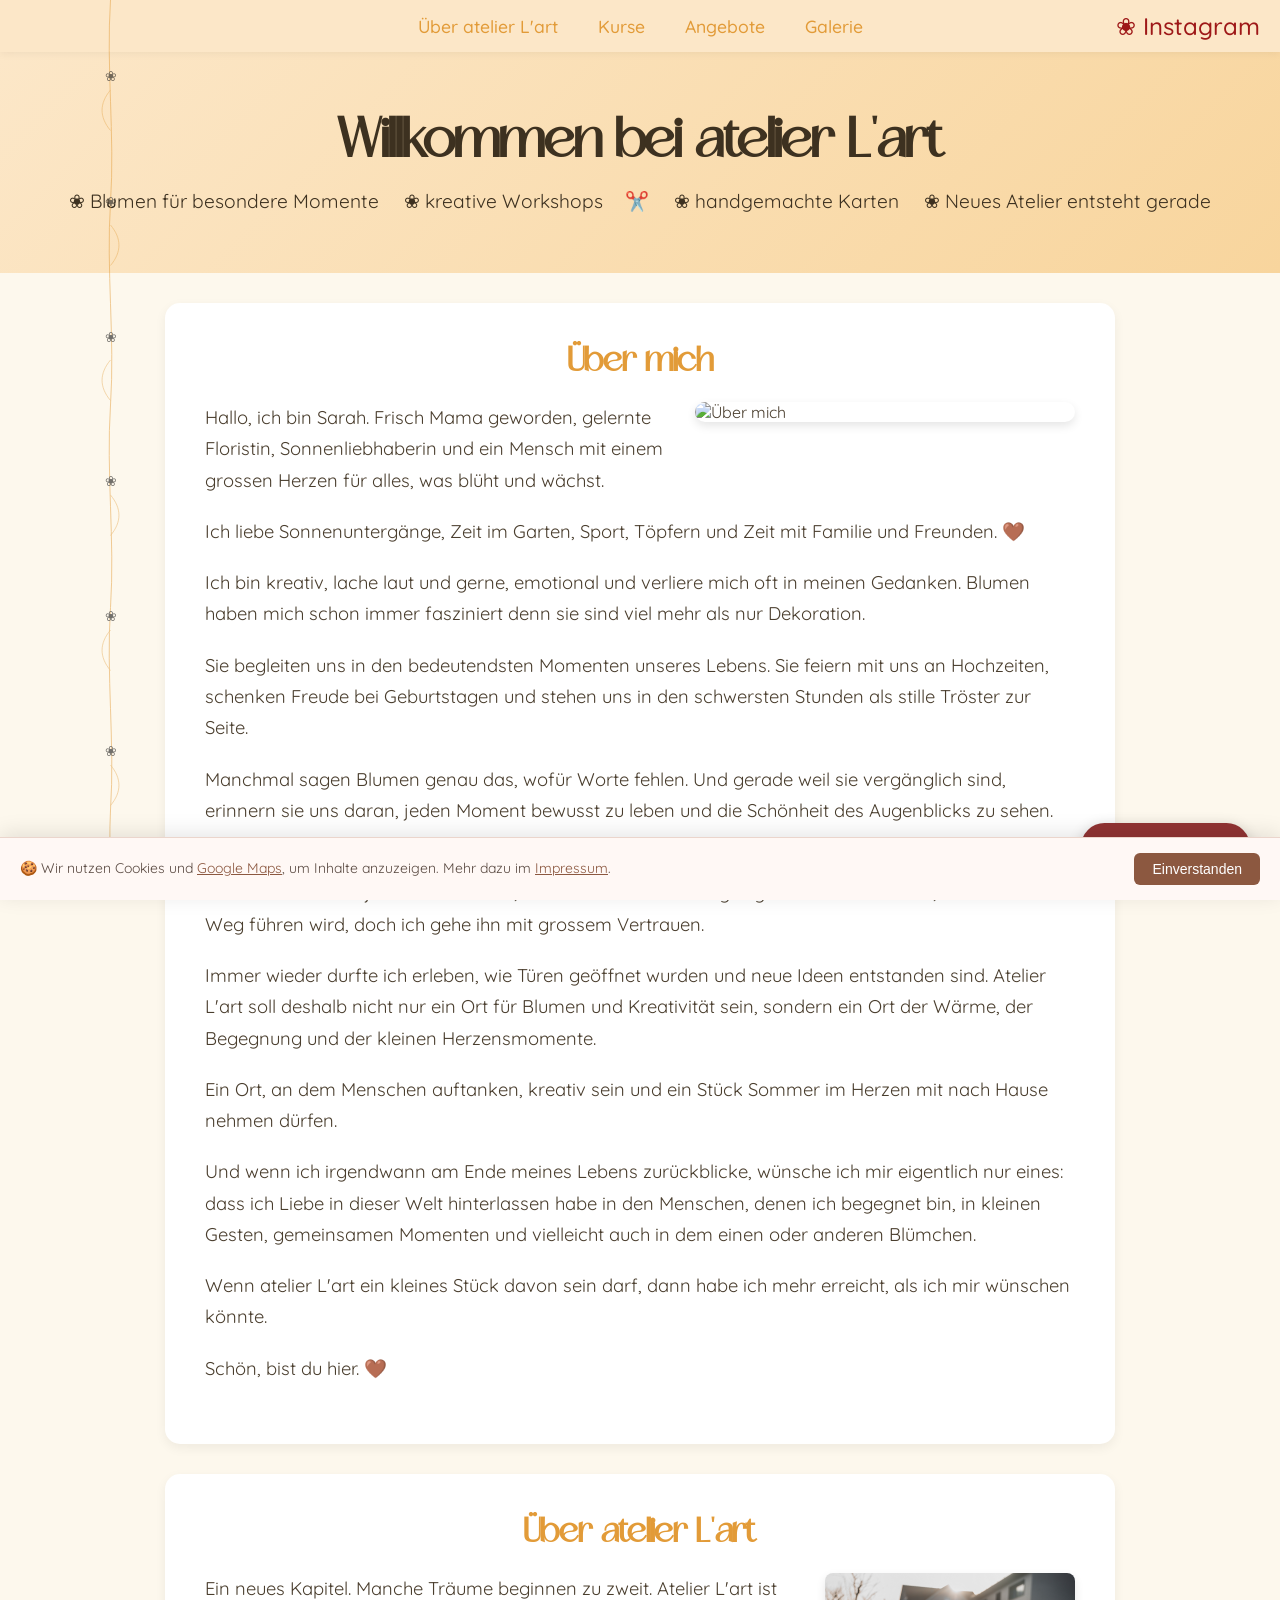
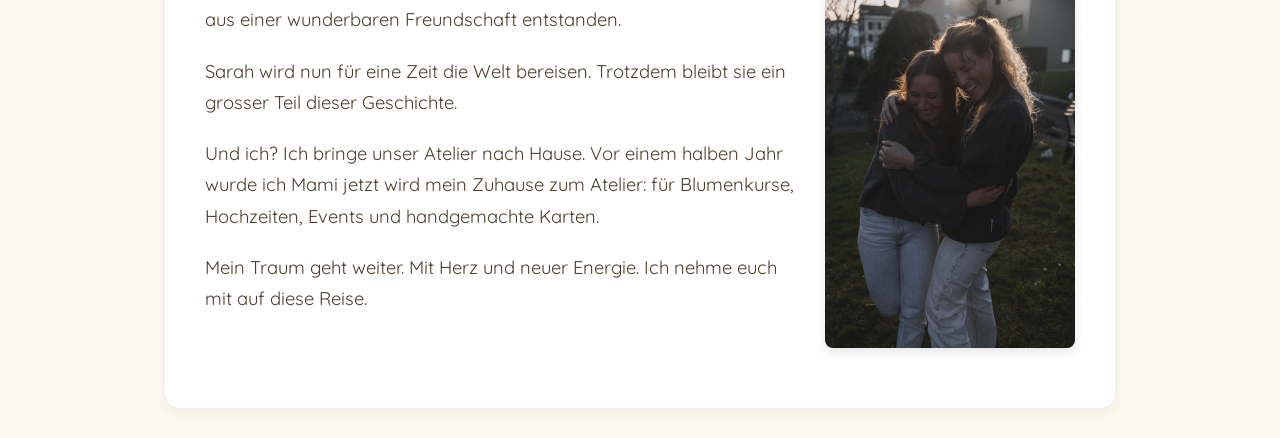
==== index.html @ bb0bcfa0 "update" ====
<!DOCTYPE html>
<html lang="de">
<head>
    <meta charset="UTF-8">
    <meta name="viewport" content="width=device-width, initial-scale=1.0">
    <title>atelier L'art – Über uns</title>
    <link rel="stylesheet" href="style.css">
</head>

<body class="home">

<nav class="navbar">
    <ul>
        <li><a href="index.html">Über atelier L'art</a></li>
        <li><a href="kurse.html">Kurse</a></li>
        <li><a href="angebote.html">Angebote</a></li>
        <li><a href="galerie.html">Galerie</a></li>
        <li class="instagram-nav">
            <a href="https://www.instagram.com/atelierlart_" target="_blank" class="instagram-flower">❀ Instagram</a>
        </li>
    </ul>
</nav>

<header>
    <h1>Willkommen bei atelier L'art</h1>

    <div class="header-points">
        <span>❀ Blumen für besondere Momente</span>
        <span>❀ kreative Workshops <span class="icon">✂️</span></span>
        <span>❀ handgemachte Karten</span>
        <span>❀ Neues Atelier entsteht gerade</span>
    </div>
</header>

<main>

<section class="kurs kurs-home about-section">
    <h3>Über mich</h3>

    <div class="about-container">
        <div class="about-image">
            <img src="sarah_sexy.png" alt="Über mich">
        </div>

        <div class="about-text">
            <p>
                Hallo, ich bin Sarah. Frisch Mama geworden, gelernte Floristin, Sonnenliebhaberin  
                und ein Mensch mit einem grossen Herzen für alles, was blüht und wächst.
            </p>

            <p>
                Ich liebe Sonnenuntergänge, Zeit im Garten, Sport, Töpfern und Zeit mit Familie und Freunden. 🤎
            </p>

            <p>
                Ich bin kreativ, lache laut und gerne, emotional und verliere mich oft in meinen Gedanken.  
                Blumen haben mich schon immer fasziniert denn sie sind viel mehr als nur Dekoration.
            </p>

            <p>
                Sie begleiten uns in den bedeutendsten Momenten unseres Lebens.  
                Sie feiern mit uns an Hochzeiten, schenken Freude bei Geburtstagen  
                und stehen uns in den schwersten Stunden als stille Tröster zur Seite.
            </p>

            <p>
                Manchmal sagen Blumen genau das, wofür Worte fehlen.  
                Und gerade weil sie vergänglich sind, erinnern sie uns daran, jeden Moment bewusst zu leben  
                und die Schönheit des Augenblicks zu sehen.
            </p>

            <p>
                Atelier L'art ist aus dieser Liebe zu Blumen, Kreativität und Gemeinschaft entstanden.  
                Aber noch viel mehr ist dieses Projekt ein Geschenk, das Gott mir aufs Herz gelegt hat.  
                Ich weiss nicht, wohin dieser Weg führen wird, doch ich gehe ihn mit grossem Vertrauen.
            </p>

            <p>
                Immer wieder durfte ich erleben, wie Türen geöffnet wurden und neue Ideen entstanden sind.  
                Atelier L'art soll deshalb nicht nur ein Ort für Blumen und Kreativität sein,  
                sondern ein Ort der Wärme, der Begegnung und der kleinen Herzensmomente.
            </p>

            <p>
                Ein Ort, an dem Menschen auftanken, kreativ sein und ein Stück Sommer im Herzen  
                mit nach Hause nehmen dürfen.
            </p>

            <p>
                Und wenn ich irgendwann am Ende meines Lebens zurückblicke, wünsche ich mir eigentlich nur eines:  
                dass ich Liebe in dieser Welt hinterlassen habe in den Menschen, denen ich begegnet bin,  
                in kleinen Gesten, gemeinsamen Momenten und vielleicht auch in dem einen oder anderen Blümchen. 
            </p>

            <p>
                Wenn atelier L'art ein kleines Stück davon sein darf,  
                dann habe ich mehr erreicht, als ich mir wünschen könnte.
            </p>
            <p>Schön, bist du hier. 🤎</p>
        </div>
        <div style="clear: both;"></div>
    </div>
</section>

<section class="kurs kurs-home about-section">
    <h3>Über atelier L'art</h3>

    <div class="about-container">
        <div class="about-image" id="unteres-bild">
            <img src="Bild.jpg" alt="Über atelier L'art">
        </div>

        <div class="about-text">
            <p>
                Ein neues Kapitel. Manche Träume beginnen zu zweit.  
                Atelier L'art ist aus einer wunderbaren Freundschaft entstanden.
            </p>

            <p>
                Sarah wird nun für eine Zeit die Welt bereisen.  
                Trotzdem bleibt sie ein grosser Teil dieser Geschichte.
            </p>

            <p>
                Und ich? Ich bringe unser Atelier nach Hause.  
                Vor einem halben Jahr wurde ich Mami jetzt wird mein Zuhause zum Atelier:  
                für Blumenkurse, Hochzeiten, Events und handgemachte Karten.
            </p>

            <p>
                Mein Traum geht weiter. Mit Herz und neuer Energie.  
                Ich nehme euch mit auf diese Reise.
            </p>
        </div>
        <div style="clear: both;"></div>
    </div>
</section>

</main>

<div class="scroll-blume">❀</div>

<button id="openBookingBtn" class="floating-booking-btn">
    <span>❀</span> Jetzt Buchen
</button>

<div id="bookingModal" class="booking-modal" aria-hidden="true">
    <div class="booking-modal-content">
        <button id="closeBookingBtn" class="close-modal-btn">&times;</button>
        <h3>Was möchtest du buchen?</h3>
        <p>Wähle deinen Bereich aus, um direkt zu den passenden Terminen zu gelangen:</p>
        
        <div class="booking-options">
            <a href="kurse.html" class="modal-option-btn">
                <span class="option-icon">✂️</span>
                <span class="option-text"><strong>Workshops & Kurse</strong><br><small>Floristik-Workshops & Events</small></span>
            </a>
            
            <a href="angebote.html" class="modal-option-btn">
                <span class="option-icon">❀</span>
                <span class="option-text"><strong>Angebote & Services</strong><br><small>Hochzeiten, Blumen & Karten</small></span>
            </a>
        </div>
    </div>
</div>

<div id="cookieBanner" style="position: fixed !important; bottom: 0 !important; left: 0 !important; width: 100% !important; background: #fff8f5 !important; border-top: 1px solid #ebd5cc !important; padding: 15px 20px !important; box-shadow: 0 -4px 20px rgba(0, 0, 0, 0.1) !important; display: flex !important; justify-content: space-between !important; align-items: center !important; z-index: 999999 !important; box-sizing: border-box !important; flex-wrap: wrap !important; gap: 10px !important;">
    <div style="flex: 1; min-width: 280px;">
        <p style="margin: 0 !important; font-size: 14px !important; color: #5a4a42 !important; line-height: 1.4 !important; font-family: inherit !important;">
            🍪 Wir nutzen Cookies und 
            <a href="https://policies.google.com/privacy?hl=de" target="_blank" style="color: #8c5840 !important; text-decoration: underline !important;">Google Maps</a>, 
            um Inhalte anzuzeigen. Mehr dazu im 
            <a href="impressum.html" style="color: #8c5840 !important; text-decoration: underline !important;">Impressum</a>.
        </p>
    </div>
    <div>
        <button id="acceptCookiesBtn" style="background: #8c5840 !important; color: #fff !important; border: none !important; padding: 8px 18px !important; cursor: pointer !important; border-radius: 6px !important; font-size: 14px !important; font-weight: 500 !important;">Einverstanden</button>
    </div>
</div>

<script>
    const modal = document.getElementById('bookingModal');
    const openBtn = document.getElementById('openBookingBtn');
    const closeBtn = document.getElementById('closeBookingBtn');

    openBtn.addEventListener('click', () => {
        modal.classList.add('active');
    });

    closeBtn.addEventListener('click', () => {
        modal.classList.remove('active');
    });

    window.addEventListener('click', (event) => {
        if (event.target === modal) {
            modal.classList.remove('active');
        }
    });

    const cookieBanner = document.getElementById('cookieBanner');
    const acceptBtn = document.getElementById('acceptCookiesBtn');

    if (localStorage.getItem('atelierCookiesAccepted')) {
        cookieBanner.style.display = 'none';
    }

    acceptBtn.addEventListener('click', () => {
        localStorage.setItem('atelierCookiesAccepted', 'true');
        cookieBanner.style.display = 'none';
    });
</script>

<div class="blumenranke">
    <svg viewBox="0 0 100 2000" class="ranke-svg" aria-hidden="true">
        <path d="M50 0 C40 150 60 300 50 450 C40 600 60 750 50 900 C40 1050 60 1200 50 1350 C40 1500 60 1650 50 1800 C45 1900 55 2000 50 2100" fill="none" stroke="currentColor" stroke-width="2" stroke-linecap="round"/>
        <path d="M50 200 C25 230 25 260 50 290" fill="none" stroke="currentColor" stroke-width="1.5"/>
        <path d="M50 500 C75 530 75 560 50 590" fill="none" stroke="currentColor" stroke-width="1.5"/>
        <path d="M50 800 C25 830 25 860 50 890" fill="none" stroke="currentColor" stroke-width="1.5"/>
        <path d="M50 1100 C75 1130 75 1160 50 1190" fill="none" stroke="currentColor" stroke-width="1.5"/>
        <path d="M50 1400 C25 1430 25 1460 50 1490" fill="none" stroke="currentColor" stroke-width="1.5"/>
        <path d="M50 1700 C75 1730 75 1760 50 1790" fill="none" stroke="currentColor" stroke-width="1.5"/>
        <text x="50" y="180" font-size="32" text-anchor="middle">❀</text>
        <text x="50" y="460" font-size="32" text-anchor="middle">❀</text>
        <text x="50" y="760" font-size="32" text-anchor="middle">❀</text>
        <text x="50" y="1080" font-size="32" text-anchor="middle">❀</text>
        <text x="50" y="1380" font-size="32" text-anchor="middle">❀</text>
        <text x="50" y="1680" font-size="32" text-anchor="middle">❀</text>
    </svg>
</div>

</body>
</html>
---- style.css ----
/* =========================================================
   ATELIER L'ART - HAUPT-STYLESHEET FÜR ALLE SEITEN
   ========================================================= */

/* Google Fonts für den fließenden Haupttext */
@import url('https://fonts.googleapis.com/css2?family=Quicksand:wght@300;400;500&display=swap');

/* Catchye Schriftart (.woff2) einbinden */
@font-face {
    font-family: 'Catchye';
    src: url('Catchye.woff2') format('woff2');
    font-weight: normal;
    font-style: normal;
}

/* --- GRUNDLAYOUT --- */
body {
    margin: 0;
    padding: 0;
    background-color: #fdf8ed;
    font-family: 'Quicksand', sans-serif;
    color: #4a3e2e;
}

/* --- NAVIGATION --- */
.navbar {
    background-color: #fce7c8;
    padding: 15px 0;
    box-shadow: 0 2px 8px rgba(0,0,0,0.05);
    position: relative;
}

.navbar ul {
    list-style: none;
    display: flex;
    justify-content: center;
    gap: 40px;
    margin: 0;
    padding: 0;
}

.navbar a {
    text-decoration: none;
    font-size: 1.1rem;
    color: #e29b38;
    font-weight: 500;
}

.navbar a:hover {
    color: #c88122;
}

/* Instagram-Blume oben rechts */
.instagram-nav {
    position: absolute;
    right: 20px;
    top: 50%;
    transform: translateY(-50%);
}

.navbar .instagram-flower {
    font-size: 1.5rem;
    color: #9e1818;
    text-decoration: none;
    line-height: 1;
    transition: transform 0.2s ease, opacity 0.2s ease;
}

.navbar .instagram-flower:hover {
    transform: scale(1.25);
    color: #381b6b;
    opacity: 0.8;
}

/* --- HEADER (Kopfbereich) --- */
header {
    background: linear-gradient(135deg, #fce7c8, #f8d59d);
    text-align: center;
    padding: 60px 20px;
    color: #3d3120;
}

header h1 {
    font-family: 'Catchye', cursive, sans-serif;
    font-size: 3.5rem;
    margin: 0;
}

header p {
    font-size: 1.2rem;
    margin-top: 10px;
}

.header-points {
    display: flex;
    justify-content: center;
    gap: 25px;
    flex-wrap: wrap;
    margin-top: 15px;
    font-size: 1.2rem;
}

.header-points .icon {
    margin-left: 0.9em;
}

/* --- INTRO-BEREICH --- */
.intro {
    text-align: center;
    padding: 40px 20px;
}

.intro h2 {
    font-family: 'Catchye', cursive, sans-serif;
    color: #e29b38;
    font-size: 2.4rem;
    margin-bottom: 15px;
}

.intro p {
    font-size: 1.2rem;
    line-height: 1.7;
    max-width: 900px;
    margin: 0 auto 22px;
    text-align: center;
}

/* --- KURS- & INHALTSBOXEN (Allgemein) --- */
.kurs {
    background: white;
    margin: 30px auto;
    padding: 30px;
    max-width: 800px;
    border-radius: 15px;
    box-shadow: 0 4px 12px rgba(0,0,0,0.06);
    box-sizing: border-box;
}

.kurs h3 {
    font-family: 'Catchye', cursive, sans-serif;
    font-size: 2.2rem;
    color: #e29b38;
    text-align: center;
    margin: 0;
    padding: 0; /* Entfernt den alten Sicherheitsabstand */
}

.kurs-header {
    display: flex;
    flex-direction: column; /* Setzt Titel und Button sauber untereinander */
    align-items: center;    /* Zentriert beides in der Mitte */
    gap: 15px;              /* Harmonischer Abstand zwischen Titel und Button */
    padding: 10px 0 20px 0;
}

.kurs-header .buchen-btn {
    position: relative; /* Hebt die absolute Platzierung auf */
    right: auto;
    top: auto;
    transform: none;
}

.kurs p {
    font-size: 1.15rem;
    line-height: 1.7;
    margin-bottom: 20px;
    text-align: center;
}

.kurs > img {
    width: 500px;
    max-width: 100%;
    height: auto;
    display: block;
    margin: 0 auto 20px;
    border-radius: 12px;
    box-shadow: 0 4px 10px rgba(0,0,0,0.1);
    cursor: pointer;
}

/* --- ÜBER MICH (Startseite - index.html) --- */
.about-section {
    max-width: 950px;
    padding: 40px !important;
    overflow: hidden;
}

.about-container {
    display: block;
    margin-top: 20px;
}

.about-image {
    float: right;
    width: 380px;
    margin-left: 30px;
    margin-bottom: 20px;
}

.about-image img {
    width: 100%;
    height: auto;
    border-radius: 12px;
    box-shadow: 0 4px 10px rgba(0,0,0,0.1);
    display: block;
}

.about-text {
    width: 100%;
    box-sizing: border-box;
}

.about-text p {
    font-size: 1.15rem;
    line-height: 1.7;
    margin-bottom: 20px;
    text-align: left;
    max-width: none;
}

#unteres-bild {
    width: 250px;
    max-width: 45%;
}

#unteres-bild img {
    width: 100%;
    height: auto;
    border-radius: 8px;
}

/* --- ANGEBOTE BILDER (angebote.html) --- */
.kurs-bilder {
    display: flex;
    justify-content: center;
    align-items: center;
    gap: 20px;
    margin-top: 20px;
}

.kurs-bilder img {
    width: auto;
    max-width: 30%;
    height: auto;
    max-height: 250px;
    object-fit: contain;
    border-radius: 12px;
    box-shadow: 0 4px 10px rgba(0,0,0,0.1);
    cursor: pointer;
}

/* --- GALERIE GRID (galerie.html) --- */
.galerie-grid {
    display: grid;
    grid-template-columns: repeat(3, 1fr);
    gap: 20px;
    padding: 20px;
}

.galerie-grid img {
    width: 100%;
    height: 400px;
    object-fit: cover;
    border-radius: 12px;
    box-shadow: 0 4px 10px rgba(0,0,0,0.1);
    cursor: pointer;
}

/* --- KURSORT & MAPS LINK --- */
.kursort {
    background: white;
    margin: 40px auto;
    padding: 30px;
    max-width: 800px;
    border-radius: 15px;
    box-shadow: 0 4px 12px rgba(0,0,0,0.06);
    text-align: center;
}

.kursort h2 {
    font-family: 'Catchye', cursive, sans-serif;
    color: #e29b38;
    font-size: 2.4rem;
    margin-bottom: 15px;
}

.maps-link {
    display: inline-block;
    margin-top: 15px;
    background-color: #e29b38;
    color: white;
    padding: 10px 20px;
    border-radius: 20px;
    text-decoration: none;
    font-weight: 500;
    box-shadow: 0 4px 10px rgba(0,0,0,0.12);
}

.maps-link:hover {
    background-color: #c88122;
}

/* --- BUTTONS --- */
.buchen-btn {
    background-color: #e29b38;
    color: white;
    border: none;
    padding: 10px 18px;
    border-radius: 20px;
    font-size: 1rem;
    cursor: pointer;
    font-family: 'Quicksand', sans-serif;
    box-shadow: 0 4px 10px rgba(0,0,0,0.12);
}

.buchen-btn:hover {
    background-color: #c88122;
}

.close-btn {
    margin-top: 20px;
    background-color: #e29b38;
    border: none;
    padding: 10px 20px;
    border-radius: 20px;
    color: white;
    cursor: pointer;
}

.close-btn:hover {
    background-color: #c88122;
}

/* --- POPUPS & MODALS --- */
.popup-overlay {
    display: none;
    position: fixed;
    top: 0;
    left: 0;
    width: 100%;
    height: 100%;
    background: rgba(0,0,0,0.4);
    justify-content: center;
    align-items: center;
    z-index: 9999;
}

.popup-content {
    background: white;
    padding: 30px;
    border-radius: 15px;
    width: 90%;
    max-width: 450px;
    box-shadow: 0 4px 15px rgba(0,0,0,0.2);
    text-align: center;
}

.popup-content ul {
    text-align: left;
    display: inline-block;
    margin: 10px 0;
}

/* --- LIGHTBOX (Bildvergrößerung) --- */
.lightbox {
    position: fixed;
    top: 0;
    left: 0;
    width: 100%;
    height: 100%;
    background: rgba(0,0,0,0.6);
    display: none;
    justify-content: center;
    align-items: center;
    z-index: 99999;
}

.lightbox img {
    width: 65%;
    max-width: 520px;
    border-radius: 12px;
    box-shadow: 0 4px 20px rgba(0,0,0,0.3);
}

/* --- DEKORATION: SCROLL BLUME & RANKE --- */
.scroll-blume {
    position: fixed;
    bottom: 25px;
    left: 25px;
    z-index: 9999;
    font-size: 2.5rem;
    font-family: 'Quicksand', sans-serif;
    font-weight: 400;
    line-height: 1;
    color: #e29b38;
    animation: float 3s ease-in-out infinite;
}

@keyframes float {
    0%   { transform: translateY(0); }
    50%  { transform: translateY(-8px); }
    100% { transform: translateY(0); }
}

.blumenranke {
    position: fixed;
    left: 0;
    top: 0;
    height: 100vh;
    width: 220px;
    display: flex;
    justify-content: center;
    pointer-events: none;
    z-index: 2;
}

.ranke-svg {
    height: 100%;
    width: auto;
    color: #e29b38;
    opacity: 0.55;
}

/* --- FLOATING BUTTON (Jetzt Buchen) --- */
.floating-booking-btn {
    position: fixed;
    bottom: 30px !important;
    right: 30px;
    z-index: 999;
    background-color: #903333;
    color: #fff;
    border: none;
    padding: 14px 24px;
    border-radius: 50px;
    font-size: 1rem;
    font-weight: bold;
    cursor: pointer;
    box-shadow: 0 4px 15px rgba(0, 0, 0, 0.2);
    transition: transform 0.2s, background-color 0.2s;
    display: flex;
    align-items: center;
    gap: 8px;
}

.floating-booking-btn:hover {
    transform: translateY(-3px);
    background-color: #c47061;
}

/* --- BUCHUNGS-MODAL (Seitenauswahl) --- */
.booking-modal {
    display: none;
    position: fixed;
    top: 0;
    left: 0;
    width: 100%;
    height: 100%;
    background-color: rgba(0, 0, 0, 0.5);
    z-index: 1000;
    justify-content: center;
    align-items: center;
}

.booking-modal.active {
    display: flex;
}

.booking-modal-content {
    background: #fff;
    padding: 30px;
    border-radius: 16px;
    max-width: 450px;
    width: 90%;
    position: relative;
    text-align: center;
    box-shadow: 0 10px 30px rgba(0, 0, 0, 0.3);
}

.close-modal-btn {
    position: absolute;
    top: 15px;
    right: 20px;
    background: none;
    border: none;
    font-size: 1.8rem;
    cursor: pointer;
    color: #666;
}

.booking-options {
    display: flex;
    flex-direction: column;
    gap: 15px;
    margin-top: 25px;
}

.modal-option-btn {
    display: flex;
    align-items: center;
    gap: 15px;
    padding: 15px 20px;
    border: 1.5px solid #eee;
    border-radius: 10px;
    text-decoration: none;
    color: inherit;
    text-align: left;
    transition: border-color 0.2s, background-color 0.2s;
}

.modal-option-btn:hover {
    border-color: #d88373;
    background-color: #faf5f3;
}

.modal-option-btn .option-icon {
    font-size: 1.5rem;
}

/* --- MOBILE RESPONSIVENESS (Smartphones) --- */
@media (max-width: 768px) {
    .navbar ul {
        flex-direction: column;
        gap: 10px;
        align-items: center;
        padding-bottom: 10px;
    }
    
    .instagram-nav {
        position: static;
        transform: none;
        margin-top: 5px;
    }

    .about-section {
        padding: 25px 20px !important;
    }

    .about-image,
    #unteres-bild {
        float: none !important;
        margin: 0 auto 20px auto !important;
        width: 100% !important;
        max-width: 280px !important;
    }
    
    .about-text p {
        text-align: left;
    }

    .galerie-grid {
        grid-template-columns: repeat(2, 1fr);
    }

    .blumenranke {
        display: none;
    }

    header {
        padding: 40px 15px;
    }
    
    header h1 {
        font-size: 2.8rem;
    }
    
}

@media (max-width: 600px) {
    .kurs-bilder {
        flex-direction: column;
    }
    
    .kurs-bilder img {
        width: 80%;
        height: auto;
    }
    .kurs-header {
        display: flex;
        flex-direction: column;
        align-items: center;
    }
    
    .kurs h3 {
        padding: 0; /* Sicherheitsabstand auf dem Handy wieder entfernen */
        margin-bottom: 10px;
    }
    
    .kurs-header .buchen-btn {
        position: relative;
        right: auto;
        top: auto;
        transform: none;
    }
}

@media (max-width: 480px) {
    .galerie-grid {
        grid-template-columns: 1fr;
    }
}
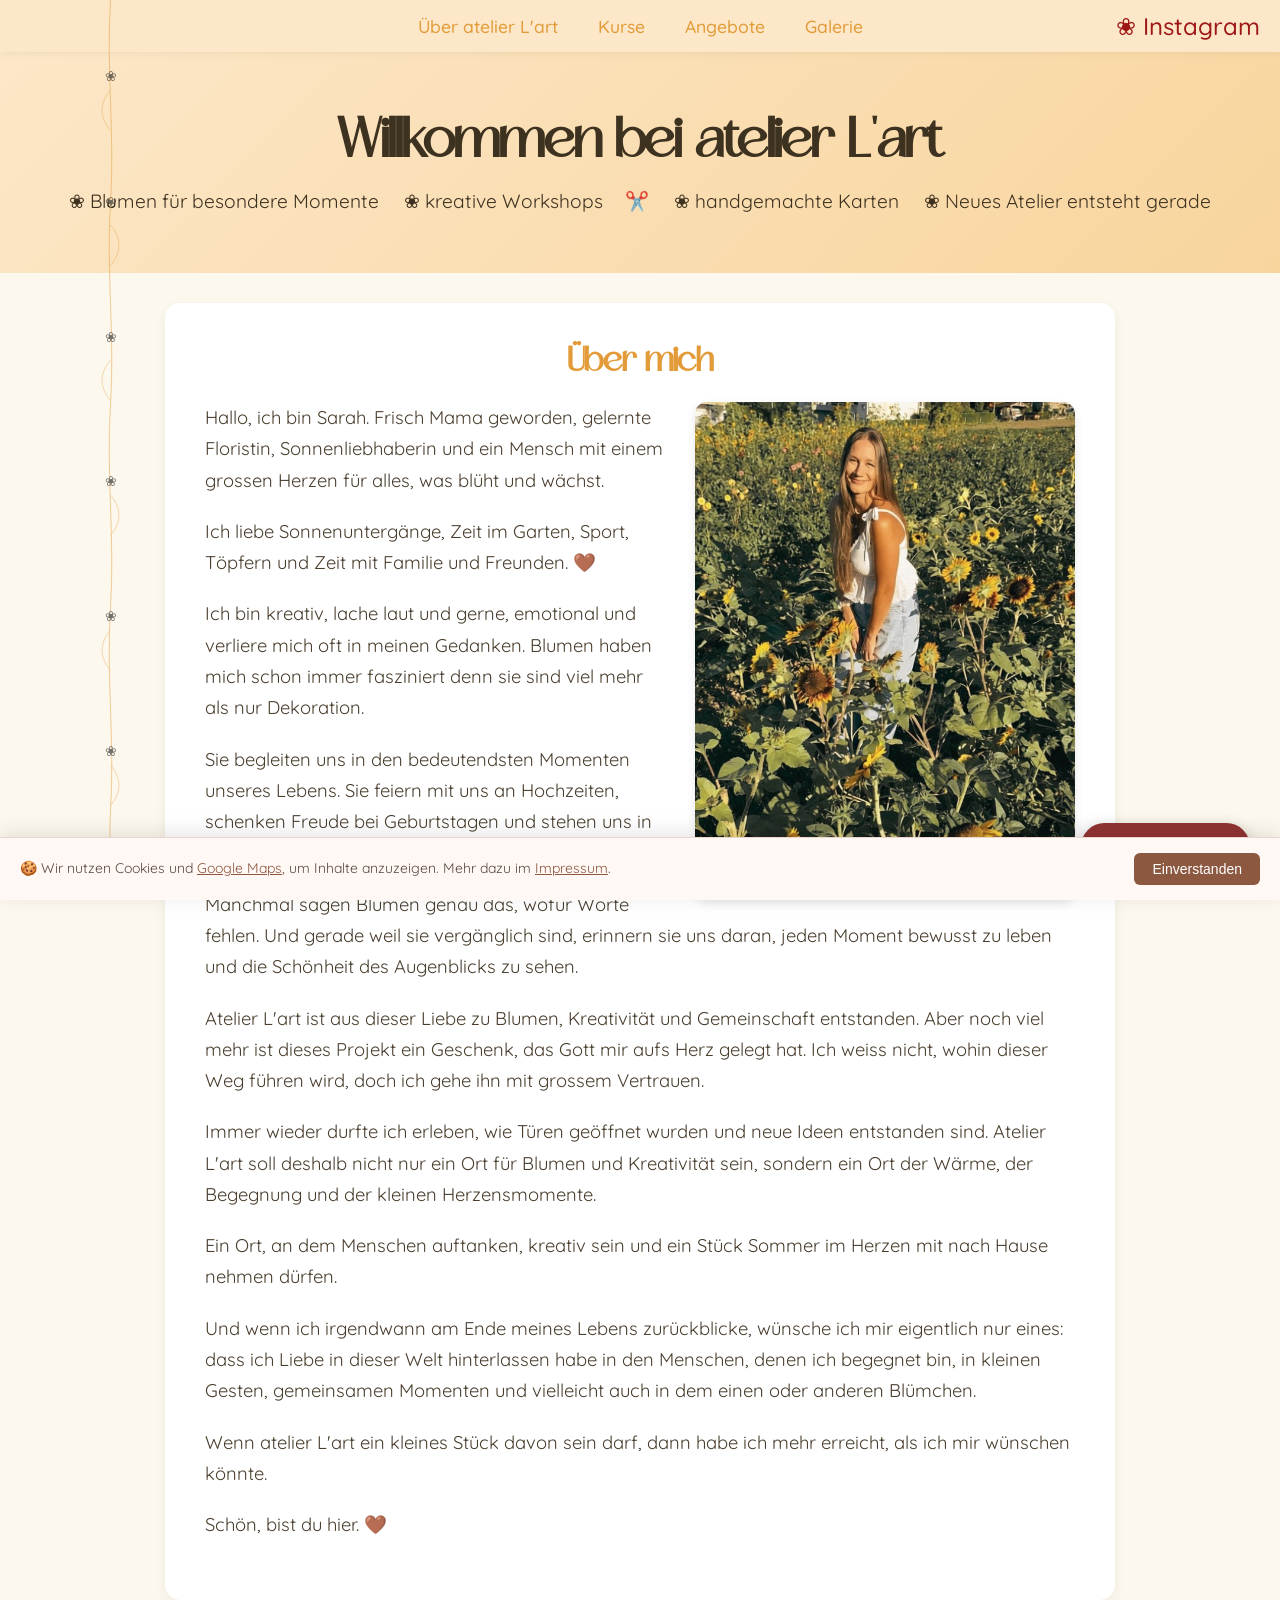
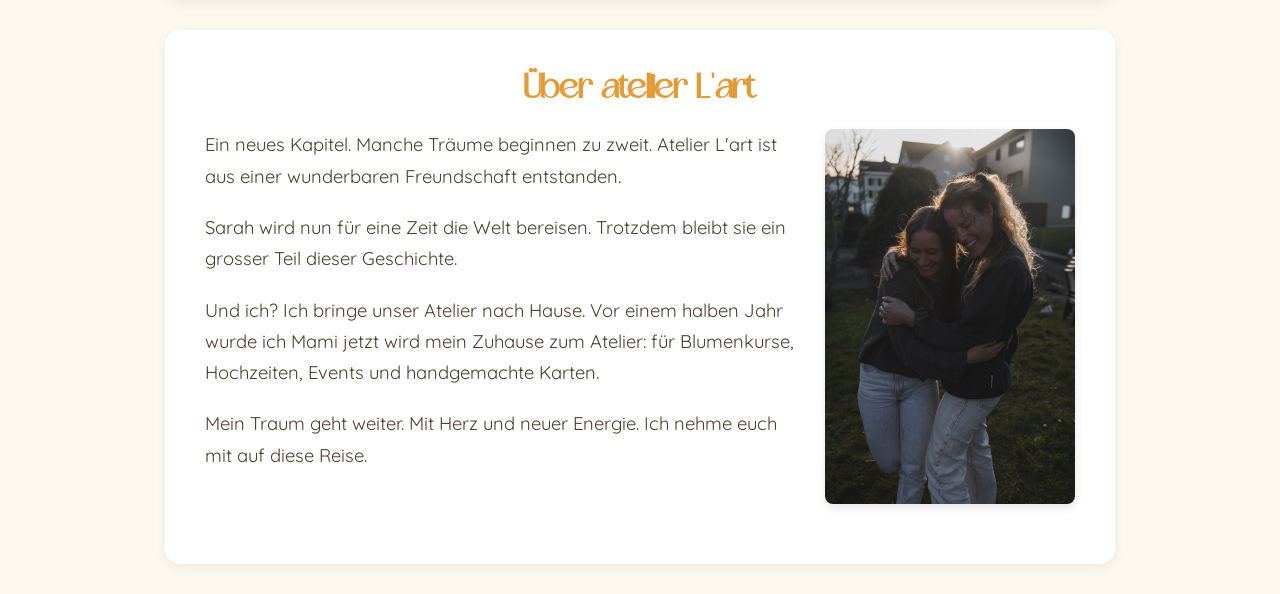
==== commit e3fe78c7: "Add files via upload" ====
--- a/index.html
+++ b/index.html
@@ -39,7 +39,7 @@
 
     <div class="about-container">
         <div class="about-image">
-            <img src="sarah_sexy.png" alt="Über mich">
+            <img src="Sarah_sexy.jpg" alt="Über mich">
         </div>
 
         <div class="about-text">
